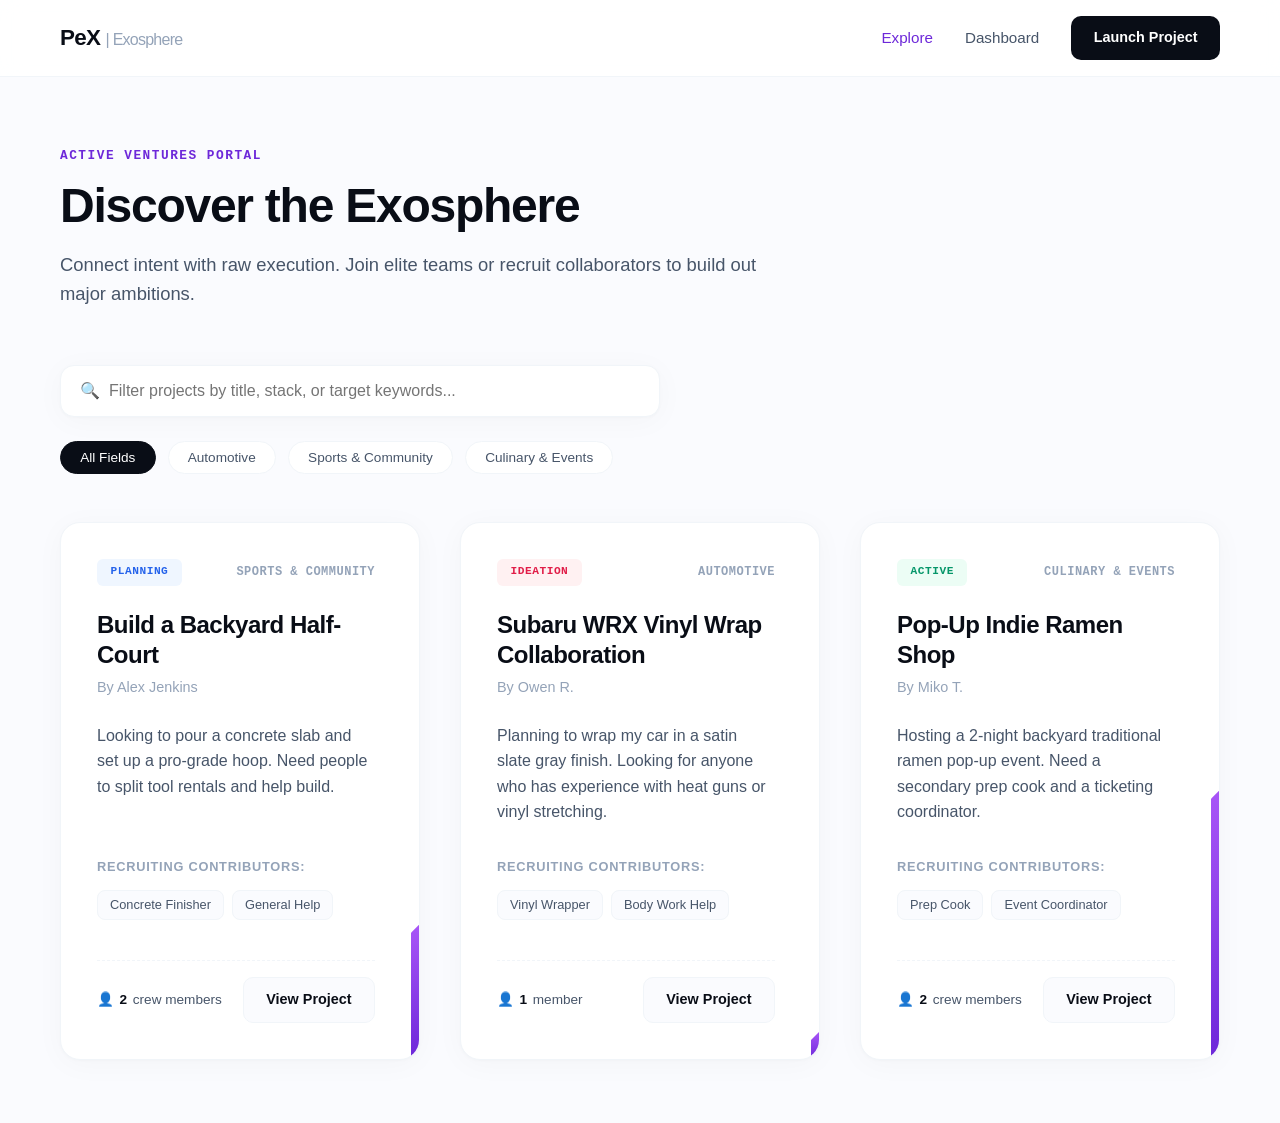
==== index.html @ ddf18a94 "First steps" ====
<!DOCTYPE html>
<html lang="en">

<head>
    <meta charset="UTF-8">
    <meta name="project-author" content="Owen Michael Read">
    <meta name="Description"
        content="Welcome to Project Atmos. Post your ambition and join others on life-changing projects!">
    <meta name="viewport" content="width=device-width, initial-scale=1.0">
    <title>Explore Exospheres | PeX</title>
    <link rel="stylesheet" href="css/style.css">
</head>

<body class="gradient-canvas">

    <header class="navbar">
        <div class="nav-container">
            <a href="index.html" class="logo">PeX <span class="brand-subtext">| Exosphere</span></a>
            <nav>
                <a href="index.html" class="nav-link active">Explore</a>
                <a href="#" class="nav-link">Dashboard</a>
                <a href="#" class="btn-primary">Launch Project</a>
            </nav>
        </div>
    </header>

    <main class="feed-container">

        <header class="feed-header">
            <span class="hero-pretitle">Active Ventures Portal</span>
            <h1>Discover the Exosphere</h1>
            <p>Connect intent with raw execution. Join elite teams or recruit collaborators to build out major
                ambitions.</p>
        </header>

        <section class="control-panel">
            <div class="search-wrapper">
                <span class="search-icon">🔍</span>
                <input type="text" id="search-input"
                    placeholder="Filter projects by title, stack, or target keywords..." autocomplete="off">
            </div>
            <div class="filter-pills" id="category-filters">
                <button class="pill-btn active" data-category="all">All Fields</button>
                <button class="pill-btn" data-category="Automotive">Automotive</button>
                <button class="pill-btn" data-category="Sports & Community">Sports & Community</button>
                <button class="pill-btn" data-category="Culinary & Events">Culinary & Events</button>
            </div>
        </section>

        <section class="project-grid" id="project-feed"></section>
    </main>

    <script src="js/app.js"></script>
</body>

</html>
---- css/style.css ----
/* ==========================================================================
   1. EXOSPHERE DESIGN SYSTEM & CORE TOKENS
   ========================================================================== */
:root {
    /* Color Palette */
    --bg-canvas: #fafbfe;
    /* Soft, high-end modern layout canvas */
    --bg-surface: #ffffff;
    /* Solid pure white sheets */
    --text-primary: #090d16;
    /* Rich deep obsidian ink for ultimate legibility */
    --text-secondary: #475569;
    /* Slate grey for clean paragraphs */
    --text-muted: #94a3b8;
    /* Fine typography treatments */

    /* Branding Core Values */
    --brand-purple: #6d28d9;
    /* High-energy, imaginative primary violet */
    --brand-glow: rgba(109, 40, 217, 0.08);
    --border-clean: #f1f5f9;
    /* Crisp, minimalist lines */
    --border-focus: #cbd5e1;

    /* Functional Status Tokens */
    --status-ideation-bg: #fff1f2;
    --status-ideation-txt: #e11d48;
    /* Sunset Rose */
    --status-planning-bg: #eff6ff;
    --status-planning-txt: #2563eb;
    /* Cobalt Sky */
    --status-active-bg: #ecfdf5;
    --status-active-txt: #059669;
    /* Deep Mint */

    /* Typography Scales */
    --font-sans: -apple-system, BlinkMacSystemFont, "Segoe UI", Roboto, sans-serif;
    --font-mono: ui-monospace, SFMono-Regular, Menlo, Monaco, Consolas, monospace;

    /* Geometry & Depth Map */
    --radius-pill: 50px;
    --radius-card: 20px;
    --transition-smooth: all 0.3s cubic-bezier(0.16, 1, 0.3, 1);
    --shadow-premium: 0 4px 30px rgba(9, 13, 22, 0.03), 0 1px 3px rgba(9, 13, 22, 0.02);
    --shadow-hover: 0 20px 40px rgba(109, 40, 217, 0.06), 0 1px 5px rgba(9, 13, 22, 0.01);
}

* {
    box-sizing: border-box;
    margin: 0;
    padding: 0;
}

body {
    font-family: var(--font-sans);
    background-color: var(--bg-canvas);
    color: var(--text-primary);
    line-height: 1.6;
    -webkit-font-smoothing: antialiased;
}

/* ==========================================================================
   2. STICKY GLASS NAVIGATION BAR
   ========================================================================== */
.navbar {
    background-color: rgba(255, 255, 255, 0.85);
    backdrop-filter: blur(12px);
    -webkit-backdrop-filter: blur(12px);
    border-bottom: 1px solid var(--border-clean);
    position: sticky;
    top: 0;
    z-index: 1000;
}

.nav-container {
    max-width: 1240px;
    margin: 0 auto;
    padding: 0 2.5rem;
    height: 76px;
    display: flex;
    justify-content: space-between;
    align-items: center;
}

.logo {
    font-size: 1.4rem;
    font-weight: 800;
    color: var(--text-primary);
    text-decoration: none;
    letter-spacing: -0.75px;
}

.brand-subtext {
    font-weight: 400;
    font-size: 1rem;
    color: var(--text-muted);
}

nav {
    display: flex;
    align-items: center;
    gap: 2rem;
}

.nav-link {
    text-decoration: none;
    color: var(--text-secondary);
    font-weight: 500;
    font-size: 0.95rem;
    transition: var(--transition-smooth);
}

.nav-link:hover,
.nav-link.active {
    color: var(--brand-purple);
}

/* Interactive Actions */
.btn-primary,
.btn-secondary {
    display: inline-block;
    padding: 0.65rem 1.4rem;
    border-radius: 10px;
    font-weight: 600;
    font-size: 0.9rem;
    text-decoration: none;
    cursor: pointer;
    transition: var(--transition-smooth);
    border: none;
}

.btn-primary {
    background-color: var(--text-primary);
    color: white;
}

.btn-primary:hover {
    background-color: var(--brand-purple);
    box-shadow: 0 4px 14px var(--brand-glow);
}

.btn-secondary {
    background-color: var(--bg-canvas);
    border: 1px solid var(--border-clean);
    color: var(--text-primary);
    text-align: center;
}

.btn-secondary:hover {
    background-color: white;
    border-color: var(--brand-purple);
    color: var(--brand-purple);
}

/* ==========================================================================
   3. HERO BANNER AND SEARCH ENGINE LAYOUT
   ========================================================================== */
.feed-container {
    max-width: 1240px;
    margin: 4rem auto;
    padding: 0 2.5rem;
}

.feed-header {
    margin-bottom: 3.5rem;
    max-width: 700px;
}

.hero-pretitle {
    font-family: var(--font-mono);
    color: var(--brand-purple);
    font-size: 0.8rem;
    font-weight: 700;
    text-transform: uppercase;
    letter-spacing: 1.5px;
    display: inline-block;
    margin-bottom: 0.75rem;
}

.feed-header h1 {
    font-size: 3rem;
    font-weight: 800;
    letter-spacing: -1.25px;
    line-height: 1.15;
    margin-bottom: 1rem;
}

.feed-header p {
    color: var(--text-secondary);
    font-size: 1.15rem;
}

/* Control Engine Styling */
.control-panel {
    display: flex;
    flex-direction: column;
    gap: 1.5rem;
    margin-bottom: 3rem;
}

.search-wrapper {
    position: relative;
    width: 100%;
    max-width: 600px;
}

.search-icon {
    position: absolute;
    left: 1.25rem;
    top: 50%;
    transform: translateY(-50%);
    font-size: 1rem;
    pointer-events: none;
}

.search-wrapper input {
    width: 100%;
    padding: 1rem 1rem 1rem 3rem;
    font-family: inherit;
    font-size: 1rem;
    background-color: var(--bg-surface);
    border: 1px solid var(--border-clean);
    border-radius: 14px;
    box-shadow: var(--shadow-premium);
    outline: none;
    transition: var(--transition-smooth);
}

.search-wrapper input:focus {
    border-color: var(--brand-purple);
    box-shadow: 0 0 0 4px var(--brand-glow);
}

/* Category Selection Control Pills */
.filter-pills {
    display: flex;
    flex-wrap: wrap;
    gap: 0.75rem;
}

.pill-btn {
    background-color: var(--bg-surface);
    border: 1px solid var(--border-clean);
    padding: 0.5rem 1.2rem;
    border-radius: var(--radius-pill);
    font-family: inherit;
    font-size: 0.85rem;
    font-weight: 500;
    color: var(--text-secondary);
    cursor: pointer;
    transition: var(--transition-smooth);
}

.pill-btn:hover {
    border-color: var(--border-focus);
    color: var(--text-primary);
}

.pill-btn.active {
    background-color: var(--text-primary);
    border-color: var(--text-primary);
    color: white;
}

/* ==========================================================================
   4. PREMIUM CARD GRID ARCHITECTURE
   ========================================================================== */
.project-grid {
    display: grid;
    grid-template-columns: repeat(auto-fill, minmax(360px, 1fr));
    gap: 2.5rem;
}

.project-card {
    background-color: var(--bg-surface);
    border: 1px solid var(--border-clean);
    border-radius: var(--radius-card);
    padding: 2.25rem;
    box-shadow: var(--shadow-premium);
    display: flex;
    flex-direction: column;
    justify-content: space-between;
    min-height: 360px;
    transition: var(--transition-smooth);
    position: relative;
}

/* Micro-Interaction Target */
.project-card:hover {
    transform: translateY(-6px);
    box-shadow: var(--shadow-hover);
    border-color: rgba(109, 40, 217, 0.15);
}

.card-header {
    display: flex;
    justify-content: space-between;
    align-items: center;
    margin-bottom: 1.5rem;
}

/* Micro Status Tags */
.badge {
    padding: 0.3rem 0.85rem;
    border-radius: 6px;
    font-family: var(--font-mono);
    font-size: 0.7rem;
    font-weight: 700;
    text-transform: uppercase;
    letter-spacing: 0.5px;
}

.badge-planning {
    background-color: var(--status-planning-bg);
    color: var(--status-planning-txt);
}

.badge-ideation {
    background-color: var(--status-ideation-bg);
    color: var(--status-ideation-txt);
}

.badge-active {
    background-color: var(--status-active-bg);
    color: var(--status-active-txt);
}

.project-category {
    font-family: var(--font-mono);
    font-size: 0.75rem;
    color: var(--text-muted);
    font-weight: 600;
    text-transform: uppercase;
    letter-spacing: 0.5px;
}

.project-title {
    font-size: 1.5rem;
    font-weight: 750;
    letter-spacing: -0.5px;
    margin-bottom: 0.35rem;
    line-height: 1.25;
}

.project-author {
    font-size: 0.9rem;
    color: var(--text-muted);
    margin-bottom: 1.5rem;
}

.project-excerpt {
    color: var(--text-secondary);
    font-size: 1rem;
    margin-bottom: 2rem;
    flex-grow: 1;
}

/* Skills/Roles Badge Trays */
.card-roles {
    margin-bottom: 2rem;
}

.card-roles strong {
    display: block;
    font-size: 0.8rem;
    text-transform: uppercase;
    letter-spacing: 0.75px;
    color: var(--text-muted);
    margin-bottom: 0.75rem;
}

.role-tag {
    display: inline-block;
    background-color: var(--bg-canvas);
    border: 1px solid var(--border-clean);
    color: var(--text-secondary);
    padding: 0.25rem 0.75rem;
    border-radius: 8px;
    margin-right: 0.5rem;
    margin-bottom: 0.5rem;
    font-size: 0.8rem;
    font-weight: 500;
}

.card-footer {
    display: flex;
    flex-direction: column;
}

/* ==========================================================================
   6. RIGHT-ALIGNED VERTICAL ROCKET PROGRESS BAR (BOTTOM-UP WITH 45° TOP CUT)
   ========================================================================== */
.project-card {
    position: relative;
    overflow: hidden;
    /* Give the right side of the card some breathing room so the text doesn't touch our bar */
    padding-right: 2.75rem !important;
}

/* BASE VERTICAL TRACK: Anchored perfectly to the bottom-right corner */
.card-progress-bar {
    position: absolute;
    bottom: 0;
    /* Rocket launch engine baseline anchored to bottom */
    top: auto;
    /* Sever previous top anchoring */
    right: 0;
    left: auto;
    width: 8px;
    /* Thickness of the rocket track */
    height: var(--target-width);
    background: linear-gradient(0deg, var(--brand-purple), #a855f7);
    /* Vibrant fuel fire rising up */
    z-index: 1;

    /* REVERSED 45° Angle Cut Matrix:
       Slices the TOP edge instead of the bottom edge.
       Points: top-left (0% 8px), top-right (100% 0%), bottom-right (100% 100%), bottom-left (0% 100%).
       This gives the rising bar a sharp arrowhead/rocket tip slant.
    */
    clip-path: polygon(0% 8px, 100% 0%, 100% 100%, 0% 100%);
}

/* HOVER BOOST OVERLAY: Surges upwards from bottom to top over the purple line */
.card-progress-bar::after {
    content: "";
    position: absolute;
    bottom: 0;
    /* Anchored to the engine base */
    top: auto;
    left: 0;
    width: 100%;
    height: 0%;
    /* Starts flat at 0% height at the bottom */
    background: linear-gradient(0deg, #06b6d4, #10b981);
    /* Electric booster plasma teal */
    z-index: 2;
    opacity: 0;
    transition: opacity 0.15s ease;

    /* Mirror the exact same rocket-tip clip path */
    clip-path: polygon(0% 8px, 100% 0%, 100% 100%, 0% 100%);
}

/* On card hover, trigger the structural bottom-up rocket surge */
.project-card:hover .card-progress-bar::after {
    opacity: 1;
    animation: verticalSurgeFill 0.85s cubic-bezier(0.7, 0, 0.84, 0) forwards;
}

/* Fixes the underscore typo and drives height clean from 0% to a full 100% container cap */
@keyframes verticalSurgeFill {
    0% {
        height: 0%;
    }

    100% {
        height: 100%;
    }
}

/* Unified Footer Layout adjustment for counts alignment */
.card-footer-layout {
    display: flex;
    justify-content: space-between;
    align-items: center;
    margin-top: auto;
    padding-top: 1rem;
    border-top: 1px dashed var(--border-clean);
}

.contributor-count {
    font-size: 0.85rem;
    color: var(--text-secondary);
    display: flex;
    align-items: center;
    gap: 0.35rem;
}

.contributor-count strong {
    color: var(--text-primary);
}
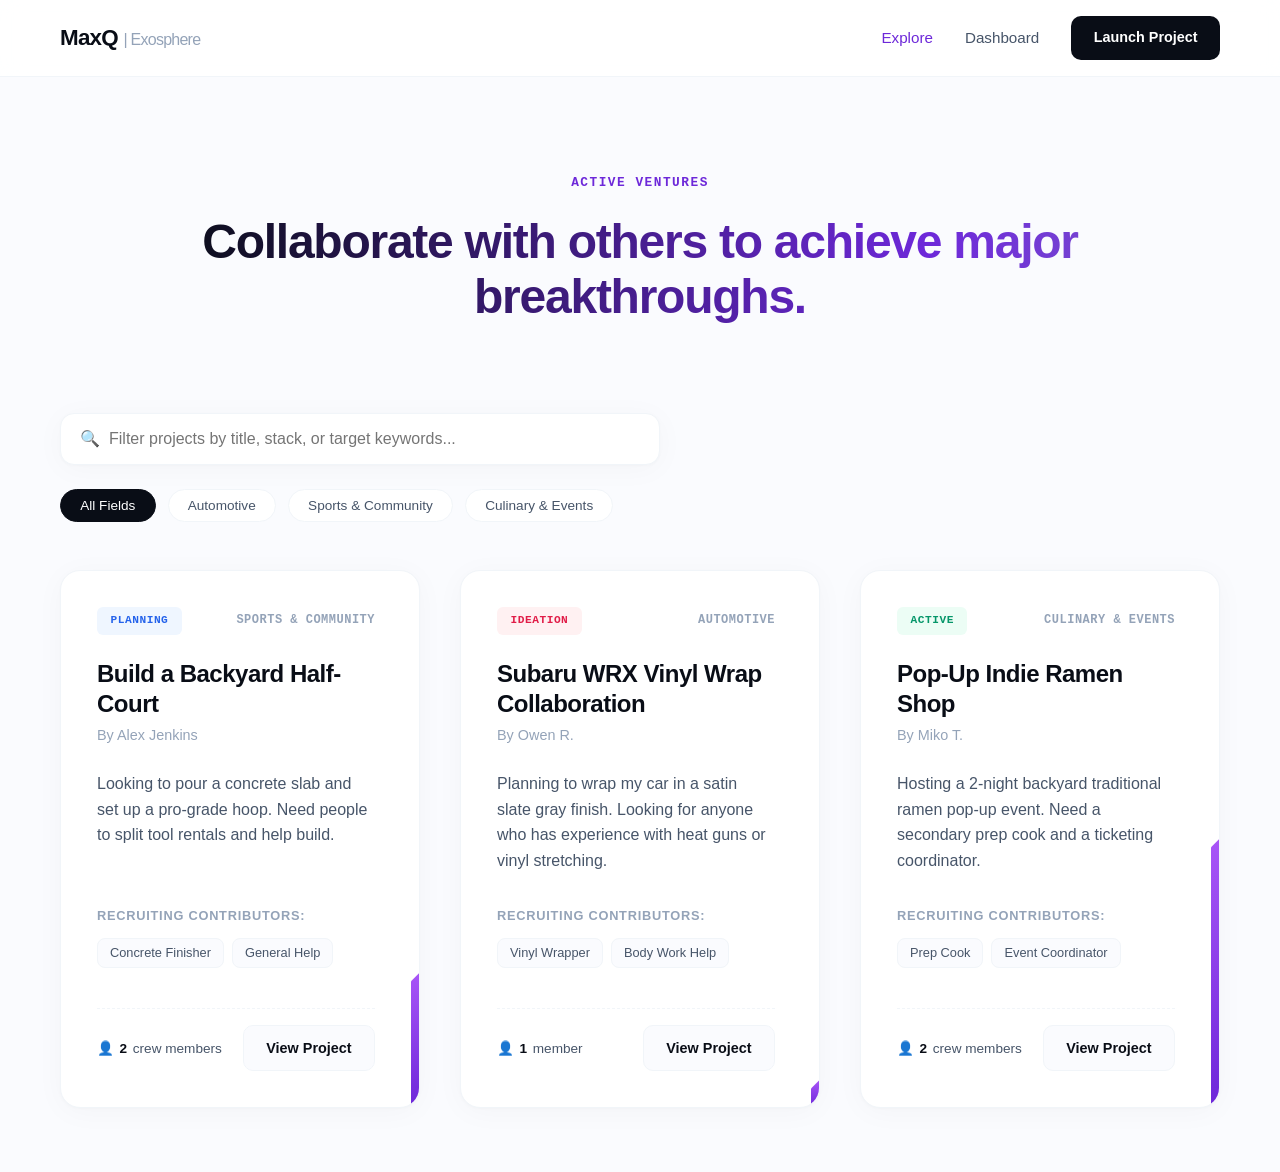
==== commit 10af0f34: "Small fixes" ====
--- a/index.html
+++ b/index.html
@@ -15,7 +15,7 @@
 
     <header class="navbar">
         <div class="nav-container">
-            <a href="index.html" class="logo">PeX <span class="brand-subtext">| Exosphere</span></a>
+            <a href="index.html" class="logo">MaxQ <span class="brand-subtext">| Exosphere</span></a>
             <nav>
                 <a href="index.html" class="nav-link active">Explore</a>
                 <a href="#" class="nav-link">Dashboard</a>
@@ -26,13 +26,22 @@
 
     <main class="feed-container">
 
-        <header class="feed-header">
-            <span class="hero-pretitle">Active Ventures Portal</span>
-            <h1>Discover the Exosphere</h1>
-            <p>Connect intent with raw execution. Join elite teams or recruit collaborators to build out major
-                ambitions.</p>
+        <header class="feed-header cinematic-hero">
+            <span class="hero-pretitle">Active Ventures</span>
+
+            <div class="hero-phrase-gallery">
+                <h1 class="story-phrase active" id="phrase-1">Collaborate with others to achieve major breakthroughs.
+                </h1>
+                <h1 class="story-phrase" id="phrase-2">Your project is waiting, your dream team is here.</h1>
+                <h1 class="story-phrase" id="phrase-3">
+                    building together.</h1>
+            </div>
+
+            <div class="hero-cta-reveal" id="hero-cta-block">
+                <h2>Got any ideas?</h2>
+                <a href="#" class="btn-primary btn-launch-rocket">Start Now</a>
+            </div>
         </header>
-
         <section class="control-panel">
             <div class="search-wrapper">
                 <span class="search-icon">🔍</span>
@@ -47,7 +56,13 @@
             </div>
         </section>
 
-        <section class="project-grid" id="project-feed"></section>
+        <div class="split-viewport-layout">
+
+            <section class="project-grid" id="project-feed">
+            </section>
+
+
+        </div>
     </main>
 
     <script src="js/app.js"></script>
--- a/css/style.css
+++ b/css/style.css
@@ -479,4 +479,116 @@
 
 .contributor-count strong {
     color: var(--text-primary);
+}
+
+/* ==========================================================================
+   5. CINEMATIC TOP-CENTER TEXT REVEAL & CTA ARCHITECTURE (STABILIZED)
+   ========================================================================== */
+.cinematic-hero {
+    text-align: center;
+    max-width: 950px;
+    margin: 6rem auto 5rem auto;
+    /* Explicit height container prevents any jumping or layout shifting */
+    height: 160px;
+    display: flex;
+    flex-direction: column;
+    align-items: center;
+    justify-content: center;
+    position: relative;
+}
+
+.hero-phrase-gallery {
+    position: relative;
+    width: 100%;
+    height: 100%;
+}
+
+/* ALL PHRASES ARE STABLE: Absolute positioning locks them to the exact same coordinates */
+.story-phrase {
+    font-size: 3.2rem;
+    font-weight: 800;
+    line-height: 1.25;
+    letter-spacing: -1.5px;
+    margin: 0;
+
+    position: absolute;
+    top: 50%;
+    left: 0;
+    right: 0;
+    transform: translateY(-50%);
+    /* Perfectly centers every phrase vertically */
+
+    opacity: 0;
+    pointer-events: none;
+
+    /* 400% canvas allows a much cleaner, more gradual separation of colors */
+    background: linear-gradient(90deg,
+            var(--text-primary) 0%,
+            var(--brand-purple) 20%,
+            var(--text-muted) 40%,
+            var(--text-muted) 100%);
+    background-size: 400% 100%;
+    background-position: 100% 0%;
+
+    -webkit-background-clip: text;
+    background-clip: text;
+    -webkit-text-fill-color: transparent;
+
+    /* Slower durations (2.8s for the wipe) paired with a smooth cinematic curve */
+    transition: opacity 1.5s ease-in-out,
+        background-position 2.8s cubic-bezier(0.25, 1, 0.5, 1);
+}
+
+/* ACTIVE STATE: Cross-fades in completely stationary */
+.story-phrase.active {
+    opacity: 1;
+    background-position: 0% 0%;
+}
+
+/* EXIT TRAJECTORY: Fades out in place without shifting its position */
+.story-phrase.exiting {
+    opacity: 0;
+    background-position: 0% 0%;
+    /* Keeps the lit color state intact while fading out */
+    transition: opacity 1.5s ease-in-out;
+}
+
+/* THE CLIMAX REVEAL */
+.hero-cta-reveal {
+    position: absolute;
+    top: 50%;
+    transform: translateY(-50%) scale(0.95);
+    opacity: 0;
+    pointer-events: none;
+    text-align: center;
+    width: 100%;
+    transition: opacity 1.5s ease-in-out,
+        transform 1.5s cubic-bezier(0.16, 1, 0.3, 1);
+}
+
+.hero-cta-reveal.awoken {
+    opacity: 1;
+    transform: translateY(-50%) scale(1);
+    pointer-events: auto;
+}
+
+.hero-cta-reveal h2 {
+    font-size: 2.4rem;
+    font-weight: 800;
+    letter-spacing: -0.75px;
+    margin-bottom: 1.25rem;
+}
+
+.btn-launch-rocket {
+    padding: 0.9rem 2.5rem !important;
+    font-size: 1.05rem !important;
+    border-radius: var(--radius-pill) !important;
+    box-shadow: 0 10px 30px rgba(109, 40, 217, 0.2);
+}
+
+.project-grid {
+    display: grid;
+    grid-template-columns: repeat(auto-fill, minmax(360px, 1fr));
+    gap: 2.5rem;
+    width: 100%;
 }
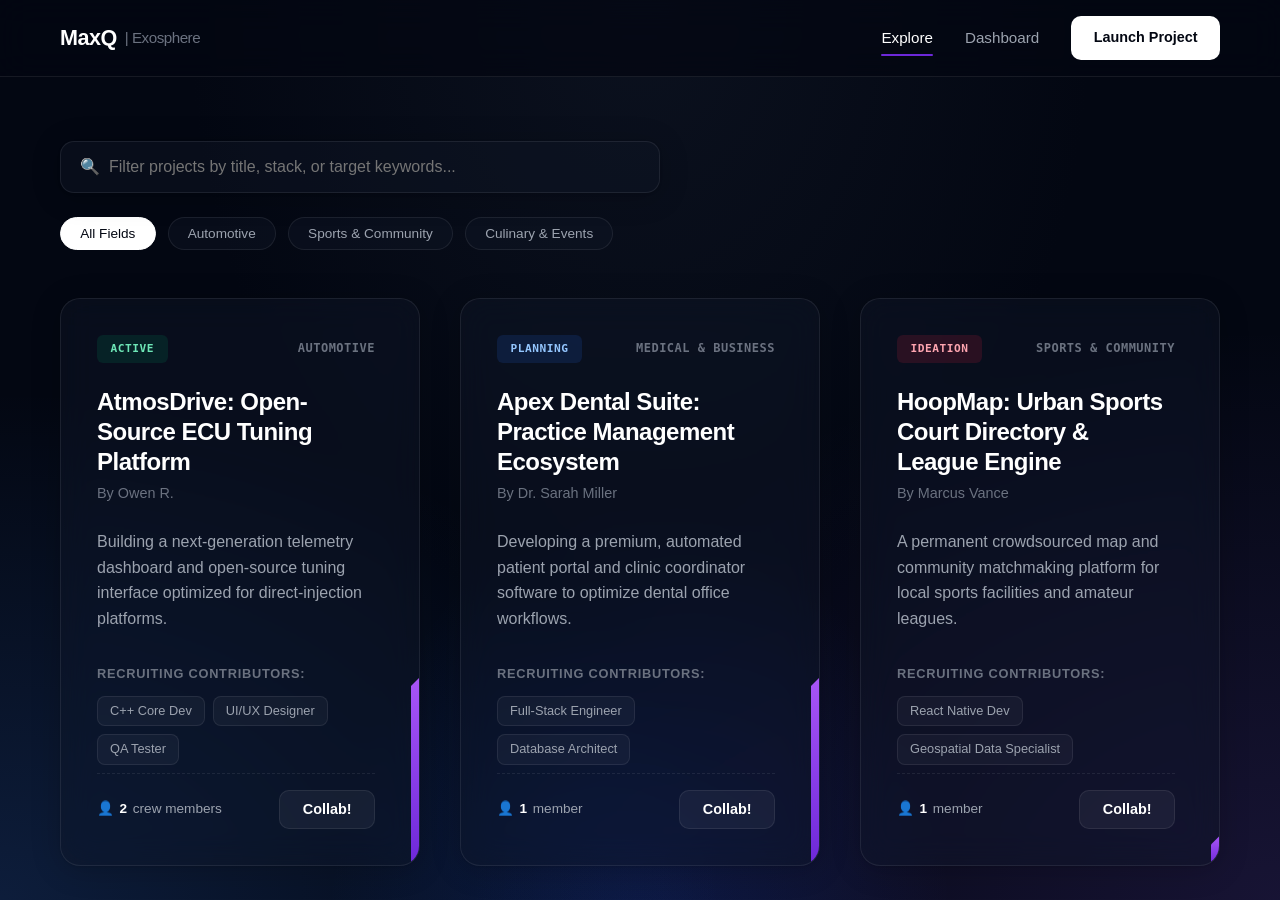
==== commit 4de90deb: "v2" ====
--- a/index.html
+++ b/index.html
@@ -16,7 +16,14 @@
     <header class="navbar">
         <div class="nav-container">
             <a href="index.html" class="logo">MaxQ <span class="brand-subtext">| Exosphere</span></a>
-            <nav>
+
+            <button class="hamburger-menu" id="hamburger-trigger" aria-label="Toggle Navigation">
+                <span class="bar"></span>
+                <span class="bar"></span>
+                <span class="bar"></span>
+            </button>
+
+            <nav id="nav-menu">
                 <a href="index.html" class="nav-link active">Explore</a>
                 <a href="#" class="nav-link">Dashboard</a>
                 <a href="#" class="btn-primary">Launch Project</a>
@@ -24,24 +31,21 @@
         </div>
     </header>
 
+    <div class="modal-overlay" id="collab-modal">
+        <div class="modal-card">
+            <button class="modal-close" id="close-modal-btn">✕</button>
+            <h3>Send Collaboration Request</h3>
+            <p>Describe what skills and vision you bring to this long-term venture.</p>
+            <form id="modal-join-form">
+                <label for="modal-apply-note" class="form-label">Why do you want to collaborate?</label>
+                <textarea id="modal-apply-note" class="form-textarea"
+                    placeholder="Describe your background and interests..." required></textarea>
+                <button type="submit" class="btn-primary btn-block">Submit Application</button>
+            </form>
+        </div>
+    </div>
+
     <main class="feed-container">
-
-        <header class="feed-header cinematic-hero">
-            <span class="hero-pretitle">Active Ventures</span>
-
-            <div class="hero-phrase-gallery">
-                <h1 class="story-phrase active" id="phrase-1">Collaborate with others to achieve major breakthroughs.
-                </h1>
-                <h1 class="story-phrase" id="phrase-2">Your project is waiting, your dream team is here.</h1>
-                <h1 class="story-phrase" id="phrase-3">
-                    building together.</h1>
-            </div>
-
-            <div class="hero-cta-reveal" id="hero-cta-block">
-                <h2>Got any ideas?</h2>
-                <a href="#" class="btn-primary btn-launch-rocket">Start Now</a>
-            </div>
-        </header>
         <section class="control-panel">
             <div class="search-wrapper">
                 <span class="search-icon">🔍</span>
@@ -57,11 +61,7 @@
         </section>
 
         <div class="split-viewport-layout">
-
-            <section class="project-grid" id="project-feed">
-            </section>
-
-
+            <section class="project-grid" id="project-feed"></section>
         </div>
     </main>
 
--- a/css/style.css
+++ b/css/style.css
@@ -2,36 +2,24 @@
    1. EXOSPHERE DESIGN SYSTEM & CORE TOKENS
    ========================================================================== */
 :root {
-    /* Color Palette */
-    --bg-canvas: #fafbfe;
-    /* Soft, high-end modern layout canvas */
-    --bg-surface: #ffffff;
-    /* Solid pure white sheets */
-    --text-primary: #090d16;
-    /* Rich deep obsidian ink for ultimate legibility */
-    --text-secondary: #475569;
-    /* Slate grey for clean paragraphs */
-    --text-muted: #94a3b8;
-    /* Fine typography treatments */
+    /* Color Palette & Dark Exosphere Themes */
+    --text-primary: #ffffff;
+    --text-secondary: #9ca3af;
+    --text-muted: #6b7280;
 
     /* Branding Core Values */
     --brand-purple: #6d28d9;
-    /* High-energy, imaginative primary violet */
-    --brand-glow: rgba(109, 40, 217, 0.08);
-    --border-clean: #f1f5f9;
-    /* Crisp, minimalist lines */
-    --border-focus: #cbd5e1;
+    --brand-glow: rgba(109, 40, 217, 0.2);
+    --border-clean: rgba(255, 255, 255, 0.08);
+    --border-focus: rgba(109, 40, 217, 0.4);
 
     /* Functional Status Tokens */
-    --status-ideation-bg: #fff1f2;
-    --status-ideation-txt: #e11d48;
-    /* Sunset Rose */
-    --status-planning-bg: #eff6ff;
-    --status-planning-txt: #2563eb;
-    /* Cobalt Sky */
-    --status-active-bg: #ecfdf5;
-    --status-active-txt: #059669;
-    /* Deep Mint */
+    --status-ideation-bg: rgba(225, 29, 72, 0.15);
+    --status-ideation-txt: #fda4af;
+    --status-planning-bg: rgba(37, 99, 235, 0.15);
+    --status-planning-txt: #93c5fd;
+    --status-active-bg: rgba(5, 150, 105, 0.15);
+    --status-active-txt: #6ee7b7;
 
     /* Typography Scales */
     --font-sans: -apple-system, BlinkMacSystemFont, "Segoe UI", Roboto, sans-serif;
@@ -41,8 +29,8 @@
     --radius-pill: 50px;
     --radius-card: 20px;
     --transition-smooth: all 0.3s cubic-bezier(0.16, 1, 0.3, 1);
-    --shadow-premium: 0 4px 30px rgba(9, 13, 22, 0.03), 0 1px 3px rgba(9, 13, 22, 0.02);
-    --shadow-hover: 0 20px 40px rgba(109, 40, 217, 0.06), 0 1px 5px rgba(9, 13, 22, 0.01);
+    --shadow-premium: 0 4px 30px rgba(0, 0, 0, 0.2), 0 1px 3px rgba(0, 0, 0, 0.1);
+    --shadow-hover: 0 20px 40px rgba(109, 40, 217, 0.15), 0 1px 5px rgba(0, 0, 0, 0.2);
 }
 
 * {
@@ -51,25 +39,36 @@
     padding: 0;
 }
 
+/* HIGH-END ENVIRONMENTAL THERMOSPHERE GRADIENT */
 body {
     font-family: var(--font-sans);
-    background-color: var(--bg-canvas);
     color: var(--text-primary);
     line-height: 1.6;
     -webkit-font-smoothing: antialiased;
+    min-height: 100vh;
+    background-color: #030712;
+    /* Deep space void */
+    background-image:
+        radial-gradient(at 50% 0%, rgba(17, 24, 39, 0.6) 0px, transparent 50%),
+        radial-gradient(at 0% 100%, rgba(59, 130, 246, 0.18) 0px, transparent 40%),
+        radial-gradient(at 100% 100%, rgba(139, 92, 246, 0.15) 0px, transparent 45%),
+        radial-gradient(at 50% 110%, rgba(29, 78, 216, 0.25) 0px, transparent 35%);
+    background-attachment: fixed;
+    background-size: cover;
 }
 
 /* ==========================================================================
-   2. STICKY GLASS NAVIGATION BAR
+   2. STICKY NAV SYSTEM
    ========================================================================== */
 .navbar {
-    background-color: rgba(255, 255, 255, 0.85);
-    backdrop-filter: blur(12px);
-    -webkit-backdrop-filter: blur(12px);
+    background-color: rgba(3, 7, 18, 0.7);
+    backdrop-filter: blur(16px);
+    -webkit-backdrop-filter: blur(16px);
     border-bottom: 1px solid var(--border-clean);
     position: sticky;
     top: 0;
     z-index: 1000;
+    width: 100%;
 }
 
 .nav-container {
@@ -83,16 +82,19 @@
 }
 
 .logo {
-    font-size: 1.4rem;
+    font-size: 1.35rem;
     font-weight: 800;
-    color: var(--text-primary);
+    color: #ffffff;
     text-decoration: none;
-    letter-spacing: -0.75px;
+    letter-spacing: -0.5px;
+    display: flex;
+    align-items: center;
+    gap: 0.5rem;
 }
 
 .brand-subtext {
     font-weight: 400;
-    font-size: 1rem;
+    font-size: 0.95rem;
     color: var(--text-muted);
 }
 
@@ -108,14 +110,26 @@
     font-weight: 500;
     font-size: 0.95rem;
     transition: var(--transition-smooth);
+    position: relative;
 }
 
 .nav-link:hover,
 .nav-link.active {
-    color: var(--brand-purple);
-}
-
-/* Interactive Actions */
+    color: #ffffff;
+}
+
+.nav-link.active::after {
+    content: "";
+    position: absolute;
+    bottom: -6px;
+    left: 0;
+    width: 100%;
+    height: 2px;
+    background-color: var(--brand-purple);
+    border-radius: var(--radius-pill);
+}
+
+/* Action Buttons */
 .btn-primary,
 .btn-secondary {
     display: inline-block;
@@ -130,26 +144,27 @@
 }
 
 .btn-primary {
-    background-color: var(--text-primary);
-    color: white;
+    background-color: #ffffff;
+    color: #030712;
 }
 
 .btn-primary:hover {
     background-color: var(--brand-purple);
+    color: #ffffff;
     box-shadow: 0 4px 14px var(--brand-glow);
+    transform: translateY(-1px);
 }
 
 .btn-secondary {
-    background-color: var(--bg-canvas);
+    background-color: rgba(255, 255, 255, 0.05);
     border: 1px solid var(--border-clean);
-    color: var(--text-primary);
+    color: #ffffff;
     text-align: center;
 }
 
 .btn-secondary:hover {
-    background-color: white;
+    background-color: rgba(255, 255, 255, 0.1);
     border-color: var(--brand-purple);
-    color: var(--brand-purple);
 }
 
 /* ==========================================================================
@@ -168,7 +183,7 @@
 
 .hero-pretitle {
     font-family: var(--font-mono);
-    color: var(--brand-purple);
+    color: #a855f7;
     font-size: 0.8rem;
     font-weight: 700;
     text-transform: uppercase;
@@ -183,6 +198,7 @@
     letter-spacing: -1.25px;
     line-height: 1.15;
     margin-bottom: 1rem;
+    color: #ffffff;
 }
 
 .feed-header p {
@@ -190,7 +206,7 @@
     font-size: 1.15rem;
 }
 
-/* Control Engine Styling */
+/* Interactive Control Decks */
 .control-panel {
     display: flex;
     flex-direction: column;
@@ -218,20 +234,21 @@
     padding: 1rem 1rem 1rem 3rem;
     font-family: inherit;
     font-size: 1rem;
-    background-color: var(--bg-surface);
+    background-color: rgba(17, 24, 39, 0.45);
     border: 1px solid var(--border-clean);
     border-radius: 14px;
     box-shadow: var(--shadow-premium);
     outline: none;
+    color: #ffffff;
     transition: var(--transition-smooth);
 }
 
 .search-wrapper input:focus {
     border-color: var(--brand-purple);
     box-shadow: 0 0 0 4px var(--brand-glow);
-}
-
-/* Category Selection Control Pills */
+    background-color: rgba(17, 24, 39, 0.65);
+}
+
 .filter-pills {
     display: flex;
     flex-wrap: wrap;
@@ -239,7 +256,7 @@
 }
 
 .pill-btn {
-    background-color: var(--bg-surface);
+    background-color: rgba(17, 24, 39, 0.45);
     border: 1px solid var(--border-clean);
     padding: 0.5rem 1.2rem;
     border-radius: var(--radius-pill);
@@ -252,30 +269,33 @@
 }
 
 .pill-btn:hover {
-    border-color: var(--border-focus);
-    color: var(--text-primary);
+    border-color: rgba(255, 255, 255, 0.2);
+    color: #ffffff;
 }
 
 .pill-btn.active {
-    background-color: var(--text-primary);
-    border-color: var(--text-primary);
-    color: white;
+    background-color: #ffffff;
+    border-color: #ffffff;
+    color: #030712;
 }
 
 /* ==========================================================================
-   4. PREMIUM CARD GRID ARCHITECTURE
+   4. PREMIUM CARD GRID & ROCKET PROGRESS MODULES
    ========================================================================== */
 .project-grid {
     display: grid;
     grid-template-columns: repeat(auto-fill, minmax(360px, 1fr));
     gap: 2.5rem;
+    width: 100%;
 }
 
 .project-card {
-    background-color: var(--bg-surface);
+    background: rgba(17, 24, 39, 0.45);
+    backdrop-filter: blur(16px) saturate(120%);
+    -webkit-backdrop-filter: blur(16px) saturate(120%);
     border: 1px solid var(--border-clean);
     border-radius: var(--radius-card);
-    padding: 2.25rem;
+    padding: 2.25rem 2.75rem 2.25rem 2.25rem;
     box-shadow: var(--shadow-premium);
     display: flex;
     flex-direction: column;
@@ -283,13 +303,14 @@
     min-height: 360px;
     transition: var(--transition-smooth);
     position: relative;
-}
-
-/* Micro-Interaction Target */
+    overflow: hidden;
+    cursor: pointer;
+}
+
 .project-card:hover {
     transform: translateY(-6px);
     box-shadow: var(--shadow-hover);
-    border-color: rgba(109, 40, 217, 0.15);
+    border-color: rgba(109, 40, 217, 0.3);
 }
 
 .card-header {
@@ -299,7 +320,6 @@
     margin-bottom: 1.5rem;
 }
 
-/* Micro Status Tags */
 .badge {
     padding: 0.3rem 0.85rem;
     border-radius: 6px;
@@ -340,6 +360,7 @@
     letter-spacing: -0.5px;
     margin-bottom: 0.35rem;
     line-height: 1.25;
+    color: #ffffff;
 }
 
 .project-author {
@@ -353,11 +374,6 @@
     font-size: 1rem;
     margin-bottom: 2rem;
     flex-grow: 1;
-}
-
-/* Skills/Roles Badge Trays */
-.card-roles {
-    margin-bottom: 2rem;
 }
 
 .card-roles strong {
@@ -371,7 +387,7 @@
 
 .role-tag {
     display: inline-block;
-    background-color: var(--bg-canvas);
+    background-color: rgba(255, 255, 255, 0.04);
     border: 1px solid var(--border-clean);
     color: var(--text-secondary);
     padding: 0.25rem 0.75rem;
@@ -382,73 +398,37 @@
     font-weight: 500;
 }
 
-.card-footer {
-    display: flex;
-    flex-direction: column;
-}
-
-/* ==========================================================================
-   6. RIGHT-ALIGNED VERTICAL ROCKET PROGRESS BAR (BOTTOM-UP WITH 45° TOP CUT)
-   ========================================================================== */
-.project-card {
-    position: relative;
-    overflow: hidden;
-    /* Give the right side of the card some breathing room so the text doesn't touch our bar */
-    padding-right: 2.75rem !important;
-}
-
-/* BASE VERTICAL TRACK: Anchored perfectly to the bottom-right corner */
+/* Rocket Launch Interface Line Tracker */
 .card-progress-bar {
     position: absolute;
     bottom: 0;
-    /* Rocket launch engine baseline anchored to bottom */
-    top: auto;
-    /* Sever previous top anchoring */
     right: 0;
-    left: auto;
     width: 8px;
-    /* Thickness of the rocket track */
     height: var(--target-width);
     background: linear-gradient(0deg, var(--brand-purple), #a855f7);
-    /* Vibrant fuel fire rising up */
     z-index: 1;
-
-    /* REVERSED 45° Angle Cut Matrix:
-       Slices the TOP edge instead of the bottom edge.
-       Points: top-left (0% 8px), top-right (100% 0%), bottom-right (100% 100%), bottom-left (0% 100%).
-       This gives the rising bar a sharp arrowhead/rocket tip slant.
-    */
     clip-path: polygon(0% 8px, 100% 0%, 100% 100%, 0% 100%);
 }
 
-/* HOVER BOOST OVERLAY: Surges upwards from bottom to top over the purple line */
 .card-progress-bar::after {
     content: "";
     position: absolute;
     bottom: 0;
-    /* Anchored to the engine base */
-    top: auto;
     left: 0;
     width: 100%;
     height: 0%;
-    /* Starts flat at 0% height at the bottom */
     background: linear-gradient(0deg, #06b6d4, #10b981);
-    /* Electric booster plasma teal */
     z-index: 2;
     opacity: 0;
     transition: opacity 0.15s ease;
-
-    /* Mirror the exact same rocket-tip clip path */
     clip-path: polygon(0% 8px, 100% 0%, 100% 100%, 0% 100%);
 }
 
-/* On card hover, trigger the structural bottom-up rocket surge */
 .project-card:hover .card-progress-bar::after {
     opacity: 1;
     animation: verticalSurgeFill 0.85s cubic-bezier(0.7, 0, 0.84, 0) forwards;
 }
 
-/* Fixes the underscore typo and drives height clean from 0% to a full 100% container cap */
 @keyframes verticalSurgeFill {
     0% {
         height: 0%;
@@ -459,7 +439,6 @@
     }
 }
 
-/* Unified Footer Layout adjustment for counts alignment */
 .card-footer-layout {
     display: flex;
     justify-content: space-between;
@@ -478,17 +457,16 @@
 }
 
 .contributor-count strong {
-    color: var(--text-primary);
+    color: #ffffff;
 }
 
 /* ==========================================================================
-   5. CINEMATIC TOP-CENTER TEXT REVEAL & CTA ARCHITECTURE (STABILIZED)
+   5. CINEMATIC TEXT STORYLINE DECK
    ========================================================================== */
 .cinematic-hero {
     text-align: center;
     max-width: 950px;
     margin: 6rem auto 5rem auto;
-    /* Explicit height container prevents any jumping or layout shifting */
     height: 160px;
     display: flex;
     flex-direction: column;
@@ -503,57 +481,39 @@
     height: 100%;
 }
 
-/* ALL PHRASES ARE STABLE: Absolute positioning locks them to the exact same coordinates */
 .story-phrase {
     font-size: 3.2rem;
     font-weight: 800;
     line-height: 1.25;
     letter-spacing: -1.5px;
     margin: 0;
-
     position: absolute;
     top: 50%;
     left: 0;
     right: 0;
     transform: translateY(-50%);
-    /* Perfectly centers every phrase vertically */
-
     opacity: 0;
     pointer-events: none;
-
-    /* 400% canvas allows a much cleaner, more gradual separation of colors */
-    background: linear-gradient(90deg,
-            var(--text-primary) 0%,
-            var(--brand-purple) 20%,
-            var(--text-muted) 40%,
-            var(--text-muted) 100%);
+    background: linear-gradient(90deg, #ffffff 0%, var(--brand-purple) 20%, var(--text-muted) 40%, var(--text-muted) 100%);
     background-size: 400% 100%;
     background-position: 100% 0%;
-
     -webkit-background-clip: text;
     background-clip: text;
     -webkit-text-fill-color: transparent;
-
-    /* Slower durations (2.8s for the wipe) paired with a smooth cinematic curve */
-    transition: opacity 1.5s ease-in-out,
-        background-position 2.8s cubic-bezier(0.25, 1, 0.5, 1);
-}
-
-/* ACTIVE STATE: Cross-fades in completely stationary */
+    transition: opacity 1.5s ease-in-out, background-position 2.8s cubic-bezier(0.25, 1, 0.5, 1);
+}
+
 .story-phrase.active {
     opacity: 1;
     background-position: 0% 0%;
 }
 
-/* EXIT TRAJECTORY: Fades out in place without shifting its position */
 .story-phrase.exiting {
     opacity: 0;
     background-position: 0% 0%;
-    /* Keeps the lit color state intact while fading out */
     transition: opacity 1.5s ease-in-out;
 }
 
-/* THE CLIMAX REVEAL */
 .hero-cta-reveal {
     position: absolute;
     top: 50%;
@@ -562,8 +522,7 @@
     pointer-events: none;
     text-align: center;
     width: 100%;
-    transition: opacity 1.5s ease-in-out,
-        transform 1.5s cubic-bezier(0.16, 1, 0.3, 1);
+    transition: opacity 1.5s ease-in-out, transform 1.5s cubic-bezier(0.16, 1, 0.3, 1);
 }
 
 .hero-cta-reveal.awoken {
@@ -577,18 +536,450 @@
     font-weight: 800;
     letter-spacing: -0.75px;
     margin-bottom: 1.25rem;
+    color: #ffffff;
 }
 
 .btn-launch-rocket {
     padding: 0.9rem 2.5rem !important;
     font-size: 1.05rem !important;
     border-radius: var(--radius-pill) !important;
-    box-shadow: 0 10px 30px rgba(109, 40, 217, 0.2);
-}
-
-.project-grid {
+    box-shadow: 0 10px 30px rgba(109, 40, 217, 0.4);
+}
+
+/* ==========================================================================
+   6. PORTAL FORM MODALS & OVERLAYS
+   ========================================================================== */
+.modal-overlay {
+    position: fixed;
+    top: 0;
+    left: 0;
+    width: 100%;
+    height: 100%;
+    background-color: rgba(3, 7, 18, 0.6);
+    backdrop-filter: blur(8px);
+    -webkit-backdrop-filter: blur(8px);
+    z-index: 2000;
+    display: flex;
+    align-items: center;
+    justify-content: center;
+    opacity: 0;
+    pointer-events: none;
+    transition: opacity 0.4s ease;
+}
+
+.modal-overlay.active {
+    opacity: 1;
+    pointer-events: auto;
+}
+
+.modal-card {
+    background: #0b0f19;
+    padding: 3rem !important;
+    border-radius: 24px !important;
+    width: 100%;
+    max-width: 520px !important;
+    border: 1px solid var(--border-clean);
+    box-shadow: 0 30px 60px rgba(0, 0, 0, 0.4) !important;
+    position: relative;
+    transform: scale(0.9);
+    transition: transform 0.4s cubic-bezier(0.16, 1, 0.3, 1);
+}
+
+.modal-overlay.active .modal-card {
+    transform: scale(1);
+}
+
+.modal-close {
+    position: absolute;
+    top: 1.25rem;
+    right: 1.25rem;
+    background: transparent;
+    border: none;
+    font-size: 1.1rem;
+    cursor: pointer;
+    color: var(--text-secondary);
+    transition: var(--transition-smooth);
+}
+
+.modal-close:hover {
+    color: #ffffff;
+}
+
+.modal-card h3 {
+    font-size: 1.75rem;
+    font-weight: 800;
+    letter-spacing: -0.75px;
+    color: #ffffff;
+    margin-bottom: 0.5rem;
+}
+
+.modal-card p {
+    font-size: 0.95rem;
+    color: var(--text-secondary);
+    margin-bottom: 2rem;
+    line-height: 1.5;
+}
+
+.form-label {
+    display: block;
+    font-size: 0.8rem;
+    text-transform: uppercase;
+    letter-spacing: 0.75px;
+    font-weight: 700;
+    color: var(--text-secondary);
+    margin-bottom: 0.75rem;
+}
+
+.form-textarea {
+    width: 100%;
+    min-height: 140px;
+    padding: 1rem 1.25rem;
+    border-radius: 12px;
+    background-color: rgba(255, 255, 255, 0.03);
+    border: 1px solid var(--border-clean);
+    color: #ffffff;
+    font-family: var(--font-sans);
+    font-size: 0.95rem;
+    line-height: 1.6;
+    outline: none;
+    resize: vertical;
+    transition: var(--transition-smooth);
+    margin-bottom: 2rem;
+}
+
+.form-textarea:focus {
+    background-color: rgba(255, 255, 255, 0.05);
+    border-color: var(--brand-purple);
+    box-shadow: 0 0 0 4px var(--brand-glow);
+}
+
+.btn-block {
+    width: 100%;
+    padding: 1rem !important;
+    font-size: 1rem !important;
+    font-weight: 700 !important;
+    border-radius: 12px !important;
+    text-align: center;
+}
+
+/* ==========================================================================
+   7. DYNAMIC DETAIL VIEW INTERFACES
+   ========================================================================== */
+.project-detail-container {
+    max-width: 1240px;
+    margin: 4rem auto;
+    padding: 0 2.5rem;
     display: grid;
-    grid-template-columns: repeat(auto-fill, minmax(360px, 1fr));
-    gap: 2.5rem;
-    width: 100%;
+    grid-template-columns: 1fr 380px;
+    gap: 4rem;
+    align-items: start;
+}
+
+.project-main-content {
+    display: flex;
+    flex-direction: column;
+    gap: 3rem;
+}
+
+.project-detail-header h1 {
+    font-size: 2.8rem;
+    font-weight: 800;
+    letter-spacing: -1px;
+    line-height: 1.2;
+    margin: 1rem 0 0.5rem 0;
+    color: #ffffff;
+}
+
+.author-tag {
+    font-size: 1.05rem;
+    color: var(--text-secondary);
+}
+
+.author-tag strong {
+    color: #ffffff;
+}
+
+.project-description h2,
+.project-milestones h2 {
+    font-size: 1.5rem;
+    font-weight: 800;
+    letter-spacing: -0.5px;
+    margin-bottom: 1.25rem;
+    color: #ffffff;
+}
+
+.project-description p {
+    color: var(--text-secondary);
+    font-size: 1.1rem;
+    line-height: 1.7;
+}
+
+.milestone-list {
+    list-style: none;
+    display: flex;
+    flex-direction: column;
+    gap: 1rem;
+}
+
+.milestone-list li {
+    padding: 1rem 1.25rem;
+    border-radius: 12px;
+    background: rgba(17, 24, 39, 0.45);
+    border: 1px solid var(--border-clean);
+    font-size: 0.95rem;
+    color: var(--text-secondary);
+    display: flex;
+    align-items: center;
+    gap: 0.75rem;
+}
+
+.milestone-list li::before {
+    content: "○";
+    color: var(--text-muted);
+    font-weight: 700;
+}
+
+.milestone-list li.current {
+    border-color: rgba(59, 130, 246, 0.4);
+    background: rgba(59, 130, 246, 0.05);
+    color: #ffffff;
+    font-weight: 500;
+}
+
+.milestone-list li.current::before {
+    content: "●";
+    color: #60a5fa;
+}
+
+.milestone-list li.completed {
+    background: rgba(16, 185, 129, 0.05);
+    border-color: rgba(16, 185, 129, 0.3);
+    color: var(--text-secondary);
+    text-decoration: line-through;
+}
+
+.milestone-list li.completed::before {
+    content: "✓";
+    color: #34d399;
+    text-decoration: none;
+    display: inline-block;
+}
+
+/* Sidebar Profile Framework */
+.project-sidebar {
+    display: flex;
+    flex-direction: column;
+    gap: 2rem;
+}
+
+.sidebar-card {
+    background: rgba(17, 24, 39, 0.45);
+    backdrop-filter: blur(16px) saturate(120%);
+    -webkit-backdrop-filter: blur(16px) saturate(120%);
+    border: 1px solid var(--border-clean);
+    padding: 2.25rem;
+    border-radius: var(--radius-card);
+    box-shadow: var(--shadow-premium);
+}
+
+.sidebar-card h3 {
+    font-size: 1.25rem;
+    font-weight: 750;
+    letter-spacing: -0.35px;
+    margin-bottom: 0.5rem;
+    color: #ffffff;
+}
+
+.sidebar-instructions {
+    font-size: 0.9rem;
+    color: var(--text-secondary);
+    margin-bottom: 1.25rem;
+}
+
+.sidebar-divider {
+    border: none;
+    border-top: 1px solid var(--border-clean);
+    margin: 1.75rem 0;
+}
+
+.team-list {
+    list-style: none;
+    display: flex;
+    flex-direction: column;
+    gap: 1rem;
+    margin-top: 1.25rem;
+}
+
+.team-list li {
+    display: flex;
+    align-items: center;
+    gap: 0.75rem;
+    font-size: 0.95rem;
+    color: var(--text-secondary);
+}
+
+.team-avatar {
+    width: 32px;
+    height: 32px;
+    border-radius: 50%;
+    background: var(--brand-purple);
+    color: white;
+    font-size: 0.8rem;
+    font-weight: 700;
+    display: flex;
+    align-items: center;
+    justify-content: center;
+}
+
+/* ==========================================================================
+   8. UNIFIED MOBILE RESPONSIVE ENGINE
+   ========================================================================== */
+.hamburger-menu {
+    display: none;
+    flex-direction: column;
+    justify-content: space-between;
+    width: 24px;
+    height: 18px;
+    background: transparent;
+    border: none;
+    cursor: pointer;
+    z-index: 1100;
+}
+
+.hamburger-menu .bar {
+    width: 100%;
+    height: 2px;
+    background-color: #ffffff;
+    border-radius: var(--radius-pill);
+    transition: var(--transition-smooth);
+    transform-origin: left center;
+}
+
+.hamburger-menu.active .bar:nth-child(1) {
+    transform: rotate(45deg) translateY(-2px);
+}
+
+.hamburger-menu.active .bar:nth-child(2) {
+    opacity: 0;
+    transform: scaleX(0);
+}
+
+.hamburger-menu.active .bar:nth-child(3) {
+    transform: rotate(-45deg) translateY(2px);
+}
+
+@media (max-width: 968px) {
+    .project-detail-container {
+        grid-template-columns: 1fr;
+        gap: 3rem;
+        margin: 2rem auto;
+        padding: 0 1.25rem;
+    }
+
+    .project-detail-header h1 {
+        font-size: 2rem;
+    }
+}
+
+@media (max-width: 768px) {
+    .feed-container {
+        margin: 2rem auto;
+        padding: 0 1.25rem;
+    }
+
+    .nav-container {
+        padding: 0 1.25rem;
+        height: 64px;
+    }
+
+    .logo {
+        font-size: 1.15rem;
+    }
+
+    .brand-subtext {
+        display: none;
+    }
+
+    .hamburger-menu {
+        display: flex;
+    }
+
+    nav {
+        position: fixed;
+        top: 0;
+        right: -100%;
+        width: 280px;
+        height: 100vh;
+        background: #0b0f19;
+        box-shadow: -10px 0 30px rgba(0, 0, 0, 0.3);
+        flex-direction: column;
+        align-items: flex-start;
+        padding: 6rem 2rem 2rem 2rem;
+        gap: 2rem;
+        transition: var(--transition-smooth);
+        z-index: 1050;
+    }
+
+    nav.active {
+        right: 0;
+    }
+
+    .nav-link.active::after {
+        display: none;
+    }
+
+    .cinematic-hero {
+        margin: 3rem auto 3.5rem auto;
+        height: 180px;
+    }
+
+    .story-phrase {
+        font-size: 1.8rem;
+        letter-spacing: -0.75px;
+        line-height: 1.3;
+    }
+
+    .hero-cta-reveal h2 {
+        font-size: 1.6rem;
+    }
+
+    .btn-launch-rocket {
+        padding: 0.8rem 2rem !important;
+        font-size: 0.95rem !important;
+    }
+
+    .control-panel {
+        gap: 1rem;
+        margin-bottom: 2rem;
+    }
+
+    .filter-pills {
+        gap: 0.5rem;
+    }
+
+    .pill-btn {
+        padding: 0.4rem 1rem;
+        font-size: 0.8rem;
+    }
+
+    .project-grid {
+        grid-template-columns: 1fr;
+        gap: 1.5rem;
+    }
+
+    .project-card {
+        padding: 1.75rem 2rem 1.75rem 1.75rem !important;
+        min-height: auto;
+        gap: 1.25rem;
+        background-color: rgba(17, 24, 39, 0.7);
+    }
+
+    .project-title {
+        font-size: 1.3rem;
+    }
+
+    .project-excerpt,
+    .card-roles {
+        margin-bottom: 1.25rem;
+    }
 }
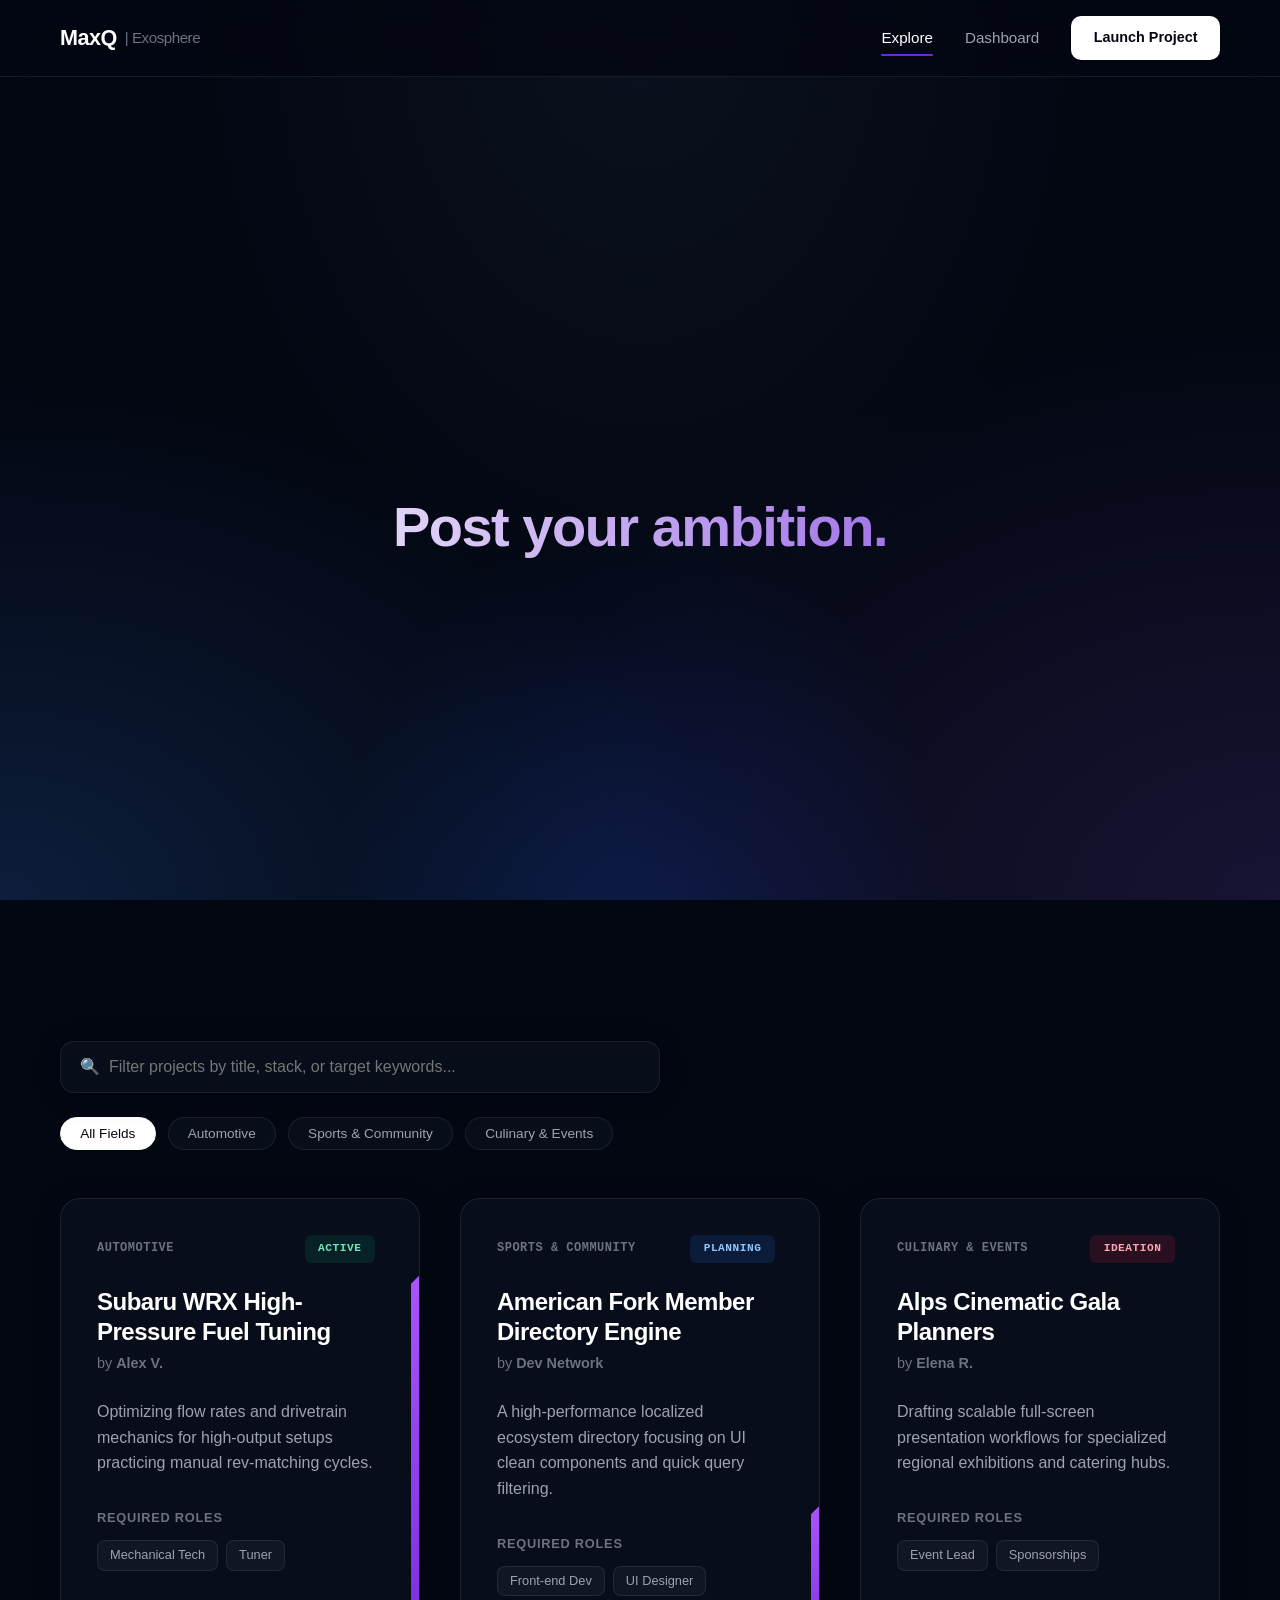
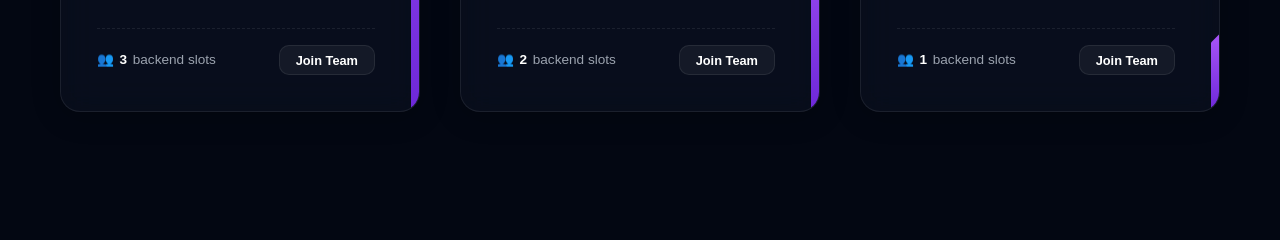
==== commit 6d06d359: "Small cine and card display fixes" ====
--- a/index.html
+++ b/index.html
@@ -31,6 +31,19 @@
         </div>
     </header>
 
+    <section class="cinematic-hero">
+        <div class="hero-phrase-gallery">
+            <p class="story-phrase">Post your ambition.</p>
+            <p class="story-phrase">Build next-generation engineering platforms.</p>
+            <p class="story-phrase">Join others on life-changing project ventures.</p>
+        </div>
+
+        <div id="hero-cta-block" class="hero-cta-reveal">
+            <h2>Welcome to Project Atmos</h2>
+            <button class="btn-primary btn-launch-rocket">Explore Space</button>
+        </div>
+    </section>
+
     <div class="modal-overlay" id="collab-modal">
         <div class="modal-card">
             <button class="modal-close" id="close-modal-btn">✕</button>
@@ -60,12 +73,11 @@
             </div>
         </section>
 
-        <div class="split-viewport-layout">
-            <section class="project-grid" id="project-feed"></section>
-        </div>
+        <section class="project-grid" id="project-feed"></section>
     </main>
 
     <script src="js/app.js"></script>
+
 </body>
 
 </html>
--- a/css/style.css
+++ b/css/style.css
@@ -1,5 +1,5 @@
 /* ==========================================================================
-   1. EXOSPHERE DESIGN SYSTEM & CORE TOKENS
+   1. EXOSPHERE DESIGN SYSTEM & CORE TOKENS (FIXED WHITESPACES)
    ========================================================================== */
 :root {
     /* Color Palette & Dark Exosphere Themes */
@@ -39,7 +39,6 @@
     padding: 0;
 }
 
-/* HIGH-END ENVIRONMENTAL THERMOSPHERE GRADIENT */
 body {
     font-family: var(--font-sans);
     color: var(--text-primary);
@@ -47,7 +46,6 @@
     -webkit-font-smoothing: antialiased;
     min-height: 100vh;
     background-color: #030712;
-    /* Deep space void */
     background-image:
         radial-gradient(at 50% 0%, rgba(17, 24, 39, 0.6) 0px, transparent 50%),
         radial-gradient(at 0% 100%, rgba(59, 130, 246, 0.18) 0px, transparent 40%),
@@ -55,6 +53,17 @@
         radial-gradient(at 50% 110%, rgba(29, 78, 216, 0.25) 0px, transparent 35%);
     background-attachment: fixed;
     background-size: cover;
+}
+
+/* Fix any remaining spaces inside animations or responsive targets */
+@keyframes verticalSurgeFill {
+    0% {
+        height: 0%;
+    }
+
+    100% {
+        height: 100%;
+    }
 }
 
 /* ==========================================================================
@@ -172,8 +181,12 @@
    ========================================================================== */
 .feed-container {
     max-width: 1240px;
-    margin: 4rem auto;
-    padding: 0 2.5rem;
+    margin: 0 auto;
+    /* Removed old hard-coded 4rem layout squeeze */
+    padding: 4rem 2.5rem 8rem 2.5rem;
+    position: relative;
+    z-index: 20;
+    clear: both;
 }
 
 .feed-header {
@@ -374,6 +387,10 @@
     font-size: 1rem;
     margin-bottom: 2rem;
     flex-grow: 1;
+}
+
+.card-roles {
+    margin-bottom: 1.5rem;
 }
 
 .card-roles strong {
@@ -461,46 +478,53 @@
 }
 
 /* ==========================================================================
-   5. CINEMATIC TEXT STORYLINE DECK
+   5. CINEMATIC TEXT STORYLINE DECK (INTEGRATED FULL-SCREEN CONSOLIDATION)
    ========================================================================== */
 .cinematic-hero {
-    text-align: center;
-    max-width: 950px;
-    margin: 6rem auto 5rem auto;
-    height: 160px;
+    width: 100%;
+    min-height: 100vh;
+    /* Delivers initial cinematic presentation size layout */
     display: flex;
     flex-direction: column;
     align-items: center;
     justify-content: center;
     position: relative;
+    padding: 2rem;
+    box-sizing: border-box;
+    background: transparent;
+    /* Seamless blend pattern over the global canvas background */
+    overflow: hidden;
+    z-index: 10;
 }
 
 .hero-phrase-gallery {
     position: relative;
     width: 100%;
-    height: 100%;
+    max-width: 950px;
+    height: 180px;
+    display: flex;
+    align-items: center;
+    justify-content: center;
 }
 
 .story-phrase {
-    font-size: 3.2rem;
+    font-size: 3.5rem;
     font-weight: 800;
     line-height: 1.25;
     letter-spacing: -1.5px;
     margin: 0;
     position: absolute;
-    top: 50%;
-    left: 0;
-    right: 0;
-    transform: translateY(-50%);
+    width: 100%;
+    text-align: center;
     opacity: 0;
     pointer-events: none;
-    background: linear-gradient(90deg, #ffffff 0%, var(--brand-purple) 20%, var(--text-muted) 40%, var(--text-muted) 100%);
+    background: linear-gradient(90deg, #ffffff 0%, var(--brand-purple) 30%, var(--text-muted) 60%, var(--text-muted) 100%);
     background-size: 400% 100%;
     background-position: 100% 0%;
     -webkit-background-clip: text;
     background-clip: text;
     -webkit-text-fill-color: transparent;
-    transition: opacity 1.5s ease-in-out, background-position 2.8s cubic-bezier(0.25, 1, 0.5, 1);
+    transition: opacity 1.2s ease-in-out, background-position 2.5s cubic-bezier(0.25, 1, 0.5, 1);
 }
 
 .story-phrase.active {
@@ -511,39 +535,32 @@
 .story-phrase.exiting {
     opacity: 0;
     background-position: 0% 0%;
-    transition: opacity 1.5s ease-in-out;
+    transition: opacity 1.2s ease-in-out;
 }
 
 .hero-cta-reveal {
     position: absolute;
-    top: 50%;
-    transform: translateY(-50%) scale(0.95);
+    width: 100%;
+    max-width: 600px;
+    text-align: center;
     opacity: 0;
     pointer-events: none;
-    text-align: center;
-    width: 100%;
+    transform: scale(0.95);
     transition: opacity 1.5s ease-in-out, transform 1.5s cubic-bezier(0.16, 1, 0.3, 1);
 }
 
 .hero-cta-reveal.awoken {
     opacity: 1;
-    transform: translateY(-50%) scale(1);
+    transform: scale(1);
     pointer-events: auto;
 }
 
 .hero-cta-reveal h2 {
-    font-size: 2.4rem;
+    font-size: 2.8rem;
     font-weight: 800;
-    letter-spacing: -0.75px;
-    margin-bottom: 1.25rem;
-    color: #ffffff;
-}
-
-.btn-launch-rocket {
-    padding: 0.9rem 2.5rem !important;
-    font-size: 1.05rem !important;
-    border-radius: var(--radius-pill) !important;
-    box-shadow: 0 10px 30px rgba(109, 40, 217, 0.4);
+    letter-spacing: -1px;
+    margin-bottom: 1.5rem;
+    color: #ffffff;
 }
 
 /* ==========================================================================
@@ -883,8 +900,7 @@
 
 @media (max-width: 768px) {
     .feed-container {
-        margin: 2rem auto;
-        padding: 0 1.25rem;
+        padding: 4rem 1.25rem;
     }
 
     .nav-container {
@@ -929,18 +945,23 @@
     }
 
     .cinematic-hero {
-        margin: 3rem auto 3.5rem auto;
-        height: 180px;
+        min-height: calc(100vh - 76px);
+        /* Centers beautifully on mobile layout viewports */
+        padding: 1.5rem;
+    }
+
+    .hero-phrase-gallery {
+        height: 220px;
     }
 
     .story-phrase {
-        font-size: 1.8rem;
+        font-size: 2.2rem;
         letter-spacing: -0.75px;
         line-height: 1.3;
     }
 
     .hero-cta-reveal h2 {
-        font-size: 1.6rem;
+        font-size: 1.8rem;
     }
 
     .btn-launch-rocket {
